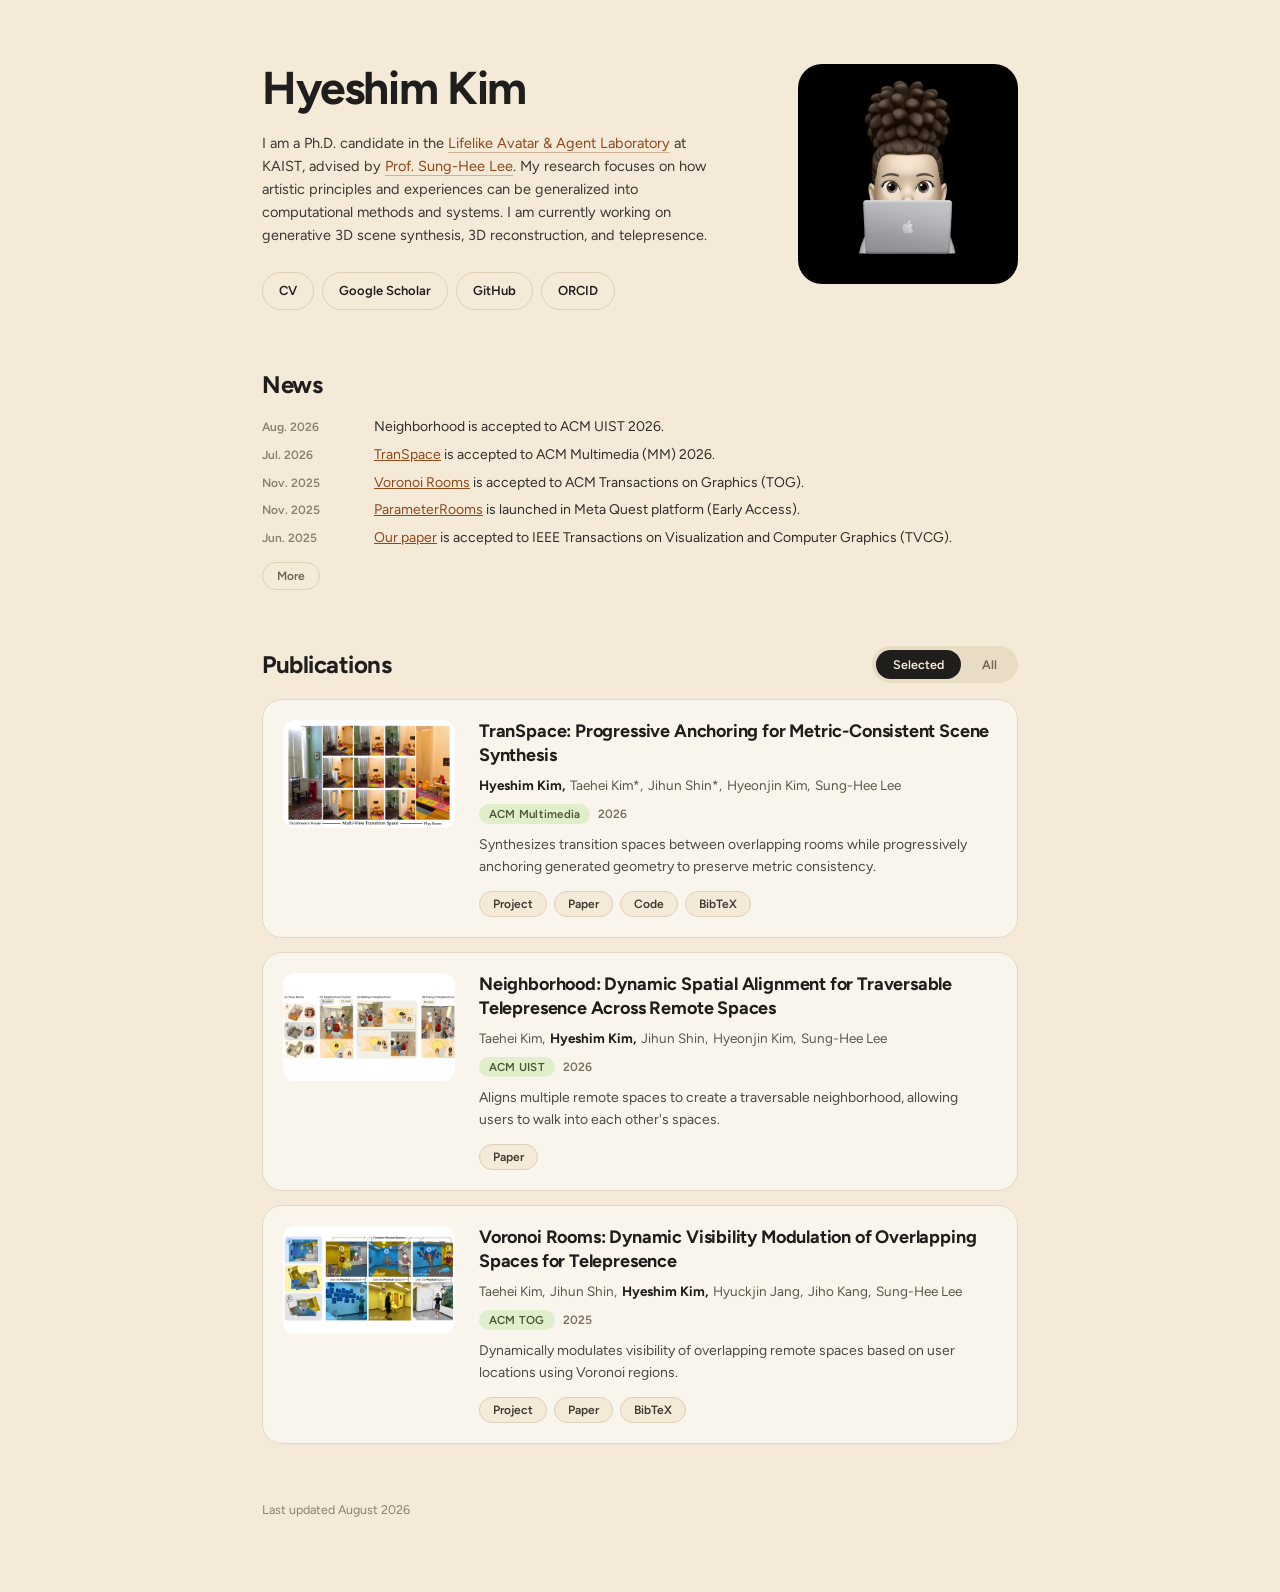
==== index.html @ 4bd416bc "Update website with new template, publications, and thumbnails" ====
<!DOCTYPE html>
<html lang="en">
<head>
<meta charset="utf-8">
<meta name="viewport" content="width=device-width, initial-scale=1">
<title>Hyeshim Kim</title>
<meta name="author" content="Hyeshim Kim">
<link rel="stylesheet" href="styles.css">
<link rel="icon" href="assets/favicon.ico">
</head>
<body>
<main class="page">

  <section class="intro">
    <div class="intro-text">
      <h1 class="name">Hyeshim Kim</h1>
      <p class="bio">
        I am a Ph.D. candidate in the <a href="https://lava.kaist.ac.kr/">Lifelike Avatar &amp; Agent Laboratory</a> at KAIST, advised by <a href="https://lava.kaist.ac.kr/?page_id=41">Prof. Sung-Hee Lee</a>.
        My research focuses on how artistic principles and experiences can be generalized into computational methods and systems.
        I am currently working on generative 3D scene synthesis, 3D reconstruction, and telepresence.</p>
      <nav class="links">
        <a class="link-pill" href="assets/cv.pdf">CV</a>
        <a class="link-pill" href="https://scholar.google.ch/citations?user=HIyLzOgAAAAJ&amp;hl=en">Google Scholar</a>
        <a class="link-pill" href="https://github.com/codeshim">GitHub</a>
        <a class="link-pill" href="https://orcid.org/0009-0003-0793-3794">ORCID</a>
      </nav>
    </div>
<img class="portrait" src="assets/portrait.png" alt="Hyeshim Kim">
  </section>

  <section class="section">
    <h2>News</h2>
    <div class="news" id="news"></div>
  </section>

  <section class="section">
    <div class="section-head">
      <h2>Publications</h2>
      <div class="toggle" role="tablist" aria-label="Publication view">
        <button type="button" role="tab" data-mode="selected" aria-selected="true">Selected</button>
        <button type="button" role="tab" data-mode="all" aria-selected="false">All</button>
      </div>
    </div>
    <div class="pubs" id="pubs"></div>
  </section>

  <p class="foot">Last updated August 2026</p>

</main>
<script src="data.js"></script>
<script src="app.js"></script>
</body>
</html>
---- styles.css ----
/* Hyeshim Kim — academic homepage. Organic design system tokens (cream + terracotta, muted). */
@import url('https://fonts.googleapis.com/css2?family=Figtree:wght@400;500;600;700&display=swap');

:root{
  --bg:#f5ead8; --card:#faf5ec; --card-border:#e4d8c1;
  --ink:#201e1d; --ink-2:#312e2a; --ink-3:#3c3833; --ink-4:#4e4841;
  --muted:#6d6455; --muted-2:#8a8073; --line:#ddd0b8;
  --accent:#c67139; --accent-ink:#8c491a;
  --sage-fill:#e1eecc; --sage-ink:#4b5738;
  --stripe:repeating-linear-gradient(135deg,#e3d6bd 0 8px,#ecdfc8 8px 16px);
  --mono:ui-monospace,SFMono-Regular,Menlo,monospace;
}

*,*::before,*::after{box-sizing:border-box}
html{-webkit-text-size-adjust:100%}
body{
  margin:0; background:var(--bg); color:var(--ink);
  font-family:Figtree,system-ui,sans-serif; font-size:15px; line-height:1.55;
}
img{display:block; max-width:100%}
a{color:var(--accent-ink)}
a:hover{color:#b2622d}
:focus{outline:none}
:focus-visible{outline:2px solid var(--accent); outline-offset:2px}
::selection{background:rgba(198,113,57,.3)}

.page{max-width:900px; margin:0 auto; padding:64px 72px 72px; display:flex; flex-direction:column; gap:56px}

/* ── intro ───────────────────────────────────────────── */
.intro{display:grid; grid-template-columns:1fr 220px; gap:44px; align-items:start}
.intro-text{display:flex; flex-direction:column; gap:18px}
.name{font-weight:700; font-size:46px; line-height:1.08; letter-spacing:-.03em; margin:0}
.bio{margin:0; font-size:14.5px; line-height:1.6; color:var(--ink-3); max-width:50ch; text-wrap:pretty}
.bio a{text-decoration:none; border-bottom:1px solid rgba(140,73,26,.35)}
.links{display:flex; flex-wrap:wrap; gap:8px; margin-top:6px}
.link-pill{
  display:inline-flex; align-items:center; padding:8px 16px; border-radius:999px;
  border:1px solid var(--line); color:var(--ink); font-size:13px; font-weight:600; text-decoration:none;
}
.link-pill:hover{background:rgba(32,30,29,.06); color:var(--ink)}
.link-pill.is-primary{background:var(--ink); border-color:var(--ink); color:var(--bg)}
.link-pill.is-primary:hover{background:#3c3833; color:var(--bg)}
.portrait{width:220px; height:220px; border-radius:24px; object-fit:cover; background-image:var(--stripe)}
.portrait--placeholder{display:flex; align-items:flex-end; padding:12px; font:11px var(--mono); color:#7a6f5d}

/* ── sections ────────────────────────────────────────── */
.section{display:flex; flex-direction:column; gap:16px}
.section h2{font-weight:700; font-size:24px; letter-spacing:-.02em; margin:0}
.section-head{display:flex; align-items:center; justify-content:space-between; gap:20px; flex-wrap:wrap}

/* ── news ────────────────────────────────────────────── */
.news{display:flex; flex-direction:column; gap:11px}
.news-item{display:flex; gap:16px; align-items:baseline; font-size:14px; line-height:1.2; color:var(--ink-2)}
.news-date{flex:none; width:96px; font-weight:600; font-size:12px; color:var(--muted-2)}
.news-toggle{
  align-self:flex-start; margin-top:4px; padding:6px 14px; border:1px solid var(--line);
  border-radius:999px; background:transparent; color:var(--muted); font:600 12px Figtree,sans-serif;
  cursor:pointer; transition: background 0.2s, color 0.2s;
}
.news-toggle:hover{background:rgba(32,30,29,.06); color:var(--ink)}

/* ── publications ────────────────────────────────────── */
.toggle{display:flex; gap:4px; padding:4px; background:#e9dcc4; border-radius:999px}
.toggle button{
  padding:7px 17px; border:0; border-radius:999px; cursor:pointer;
  background:transparent; color:var(--muted); font:600 12.5px Figtree,sans-serif;
}
.toggle button:hover{color:var(--ink)}
.toggle button[aria-selected="true"]{background:var(--ink); color:var(--bg)}

.pubs{display:flex; flex-direction:column; gap:14px}
.pub{
  display:grid; grid-template-columns:172px 1fr; gap:24px; padding:20px;
  background:var(--card); border:1px solid var(--card-border); border-radius:20px;
}
.pub-thumb{aspect-ratio:16/10; border-radius:12px; object-fit:cover; background-image:var(--stripe)}
.pub-thumb--placeholder{display:flex; align-items:flex-end; padding:8px; font:10px var(--mono); color:#7a6f5d}
.pub-body{display:flex; flex-direction:column; gap:8px}
.pub-title{font-weight:700; font-size:18px; line-height:1.3; letter-spacing:-.01em; margin:0}
.pub-authors{display:flex; flex-wrap:wrap; column-gap:5px; row-gap:2px; font-size:13.5px; color:#5d564b}
.pub-authors .me{font-weight:700; color:var(--ink)}
.pub-meta{display:flex; align-items:center; gap:8px; flex-wrap:wrap}
.venue{display:inline-flex; padding:3px 10px; border-radius:999px; background:var(--sage-fill); color:var(--sage-ink); font:600 11.5px Figtree,sans-serif; letter-spacing:.02em}
.year{font:600 12px Figtree,sans-serif; color:#7a6f5d}
.award{font:600 12px Figtree,sans-serif; color:var(--accent-ink)}
.pub-desc{margin:2px 0 0; font-size:14px; line-height:1.55; color:var(--ink-4); max-width:56ch; text-wrap:pretty}
.pub-links{display:flex; flex-wrap:wrap; gap:7px; margin-top:6px}
.pub-links a, .pub-links .bib-btn{
  display:inline-flex; align-items:center; padding:5px 13px; border-radius:999px;
  border:1px solid var(--line); background:var(--bg); color:var(--ink-3);
  font:600 12px Figtree,sans-serif; text-decoration:none; cursor:pointer;
}
.pub-links a:hover, .pub-links .bib-btn:hover{background:#efe4cf; color:var(--ink)}

.foot{margin:0; font-size:12.5px; color:var(--muted-2)}

/* ── fade-in animation ──────────────────────────────── */
@keyframes fadeIn {
  from { opacity: 0; transform: translateY(12px); }
  to { opacity: 1; transform: translateY(0); }
}
.pub, .news-item {
  animation: fadeIn 0.4s ease both;
}


/* ── responsive ──────────────────────────────────────── */
@media (max-width:760px){
  .page{padding:40px 24px 56px; gap:44px}
  .intro{grid-template-columns:1fr; gap:28px}
  .portrait{width:160px; height:160px}
  .name{font-size:38px}
  .pub{grid-template-columns:1fr; gap:16px}
  .pub-thumb{max-width:260px}
  .news-item{flex-direction:column; gap:2px}
  .news-date{width:auto}
}
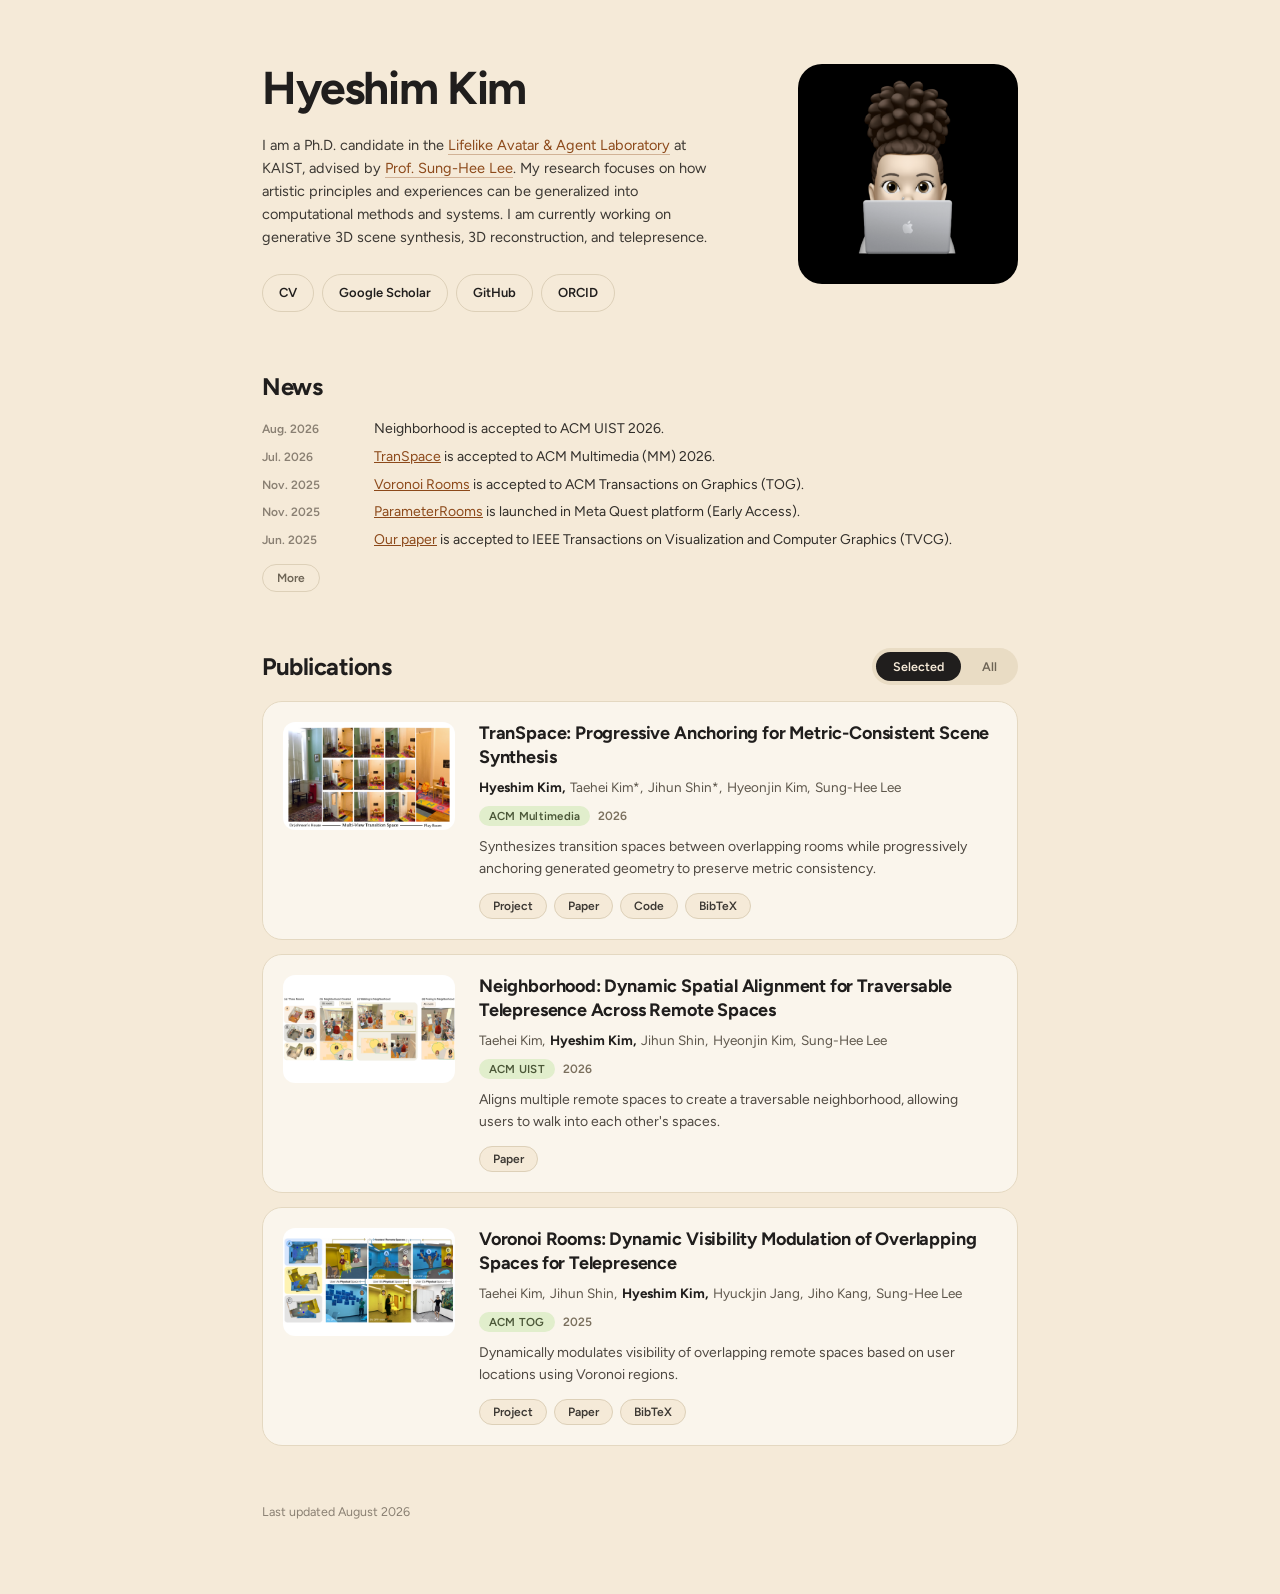
==== commit 06d3f950: "Modified layout on mobile" ====
--- a/index.html
+++ b/index.html
@@ -6,14 +6,16 @@
 <title>Hyeshim Kim</title>
 <meta name="author" content="Hyeshim Kim">
 <link rel="stylesheet" href="styles.css">
+<link rel="stylesheet" href="reviews.css">
 <link rel="icon" href="assets/favicon.ico">
 </head>
 <body>
 <main class="page">
 
   <section class="intro">
+    <h1 class="name">Hyeshim Kim</h1>
+    <img class="portrait" src="assets/portrait.png" alt="Hyeshim Kim">
     <div class="intro-text">
-      <h1 class="name">Hyeshim Kim</h1>
       <p class="bio">
         I am a Ph.D. candidate in the <a href="https://lava.kaist.ac.kr/">Lifelike Avatar &amp; Agent Laboratory</a> at KAIST, advised by <a href="https://lava.kaist.ac.kr/?page_id=41">Prof. Sung-Hee Lee</a>.
         My research focuses on how artistic principles and experiences can be generalized into computational methods and systems.
@@ -25,8 +27,9 @@
         <a class="link-pill" href="https://orcid.org/0009-0003-0793-3794">ORCID</a>
       </nav>
     </div>
-<img class="portrait" src="assets/portrait.png" alt="Hyeshim Kim">
   </section>
+
+        <!-- <a class="link-pill is-accent" href="reviews.html">Paper Reviews</a> -->
 
   <section class="section">
     <h2>News</h2>
--- a/styles.css
+++ b/styles.css
@@ -27,7 +27,10 @@
 .page{max-width:900px; margin:0 auto; padding:64px 72px 72px; display:flex; flex-direction:column; gap:56px}
 
 /* ── intro ───────────────────────────────────────────── */
-.intro{display:grid; grid-template-columns:1fr 220px; gap:44px; align-items:start}
+.intro{display:grid; grid-template-columns:1fr 220px; grid-template-rows:auto 1fr; gap:20px 44px; align-items:start}
+.intro .name{grid-column:1; grid-row:1}
+.intro .portrait{grid-column:2; grid-row:1 / 3}
+.intro .intro-text{grid-column:1; grid-row:2}
 .intro-text{display:flex; flex-direction:column; gap:18px}
 .name{font-weight:700; font-size:46px; line-height:1.08; letter-spacing:-.03em; margin:0}
 .bio{margin:0; font-size:14.5px; line-height:1.6; color:var(--ink-3); max-width:50ch; text-wrap:pretty}
@@ -107,11 +110,12 @@
 /* ── responsive ──────────────────────────────────────── */
 @media (max-width:760px){
   .page{padding:40px 24px 56px; gap:44px}
-  .intro{grid-template-columns:1fr; gap:28px}
-  .portrait{width:160px; height:160px}
+  .intro{grid-template-columns:1fr; grid-template-rows:auto auto auto; gap:20px}
+  .intro .name{grid-column:1; grid-row:1}
+  .intro .portrait{grid-column:1; grid-row:2; width:100%; height:auto; aspect-ratio:1/1}
+  .intro .intro-text{grid-column:1; grid-row:3}
   .name{font-size:38px}
   .pub{grid-template-columns:1fr; gap:16px}
-  .pub-thumb{max-width:260px}
-  .news-item{flex-direction:column; gap:2px}
-  .news-date{width:auto}
+  .pub-thumb{width:100%; max-width:100%}
+  .news-date{width:72px}
 }
--- a/reviews.css
+++ b/reviews.css
@@ -0,0 +1,59 @@
+/* Paper Reviews — page-specific styles.
+   Link AFTER your styles.css:  <link rel="stylesheet" href="reviews.css">
+   Inherits from styles.css: .page .section .section-head .bio .foot .toggle
+                             .pub-meta .venue .year .award .pub-title .pub-authors .pub-links
+   Variables used (defined in your styles.css :root) with fallbacks, so this file works even
+   if a token is named differently on your side. */
+
+.link-pill.is-accent{
+  border-color:rgba(140,73,26,.4);
+  background:rgba(198,113,57,.1);
+  color:var(--accent-ink,#8c491a);
+}
+.link-pill.is-accent:hover{background:rgba(198,113,57,.18); color:var(--accent-ink,#8c491a)}
+
+.back{align-self:flex-start; display:inline-flex; align-items:center; gap:7px; font-weight:600; font-size:13px; text-decoration:none}
+.page-head{display:flex; flex-direction:column; gap:20px}
+.page-title{font-weight:700; font-size:38px; line-height:1.1; letter-spacing:-.03em; margin:0}
+.count{font:600 13px Figtree,sans-serif; color:#7a6f5d}
+
+.reviews{display:flex; flex-direction:column; gap:18px}
+.review{
+  display:flex; flex-direction:column; gap:16px; padding:22px;
+  background:var(--card,#faf5ec);
+  border:1px solid var(--card-border,#e4d8c1);
+  border-radius:20px;
+  animation: fadeIn 0.4s ease both;
+}
+@keyframes fadeIn {
+  from { opacity: 0; transform: translateY(12px); }
+  to { opacity: 1; transform: translateY(0); }
+}
+.review-head{display:flex; flex-direction:column; gap:8px}
+.spacer{flex:1}
+.length{font:600 12px Figtree,sans-serif; color:#a3987f}
+
+/* click-to-load YouTube facade — no iframe until the user presses play */
+.video{
+  position:relative; aspect-ratio:16/9; width:100%; border:0; padding:0; margin:0;
+  border-radius:14px; overflow:hidden; cursor:pointer; display:block;
+  background:#e3d6bd center/cover no-repeat;
+  background-image:var(--stripe,repeating-linear-gradient(135deg,#e3d6bd 0 8px,#ecdfc8 8px 16px));
+}
+.video iframe{position:absolute; inset:0; width:100%; height:100%; border:0}
+.video-play{position:absolute; inset:0; display:flex; align-items:center; justify-content:center; background:rgba(32,30,29,.06)}
+.video-play span{
+  width:62px; height:62px; border-radius:999px; background:rgba(32,30,29,.82);
+  color:var(--bg,#f5ead8); display:flex; align-items:center; justify-content:center;
+  font-size:20px; padding-left:4px; transition:background .15s ease, transform .15s ease;
+}
+.video:hover .video-play span{background:var(--accent-ink,#8c491a); transform:scale(1.06)}
+
+.review-foot{display:flex; align-items:center; gap:10px; flex-wrap:wrap; padding-top:14px; border-top:1px solid #ece0ca}
+.review-date{font:600 12px Figtree,sans-serif; color:var(--muted-2,#8a8073)}
+
+@media (max-width:760px){
+  .page-title{font-size:30px}
+  .review-foot{flex-direction:column; align-items:flex-start}
+  .review-foot .spacer{display:none}
+}
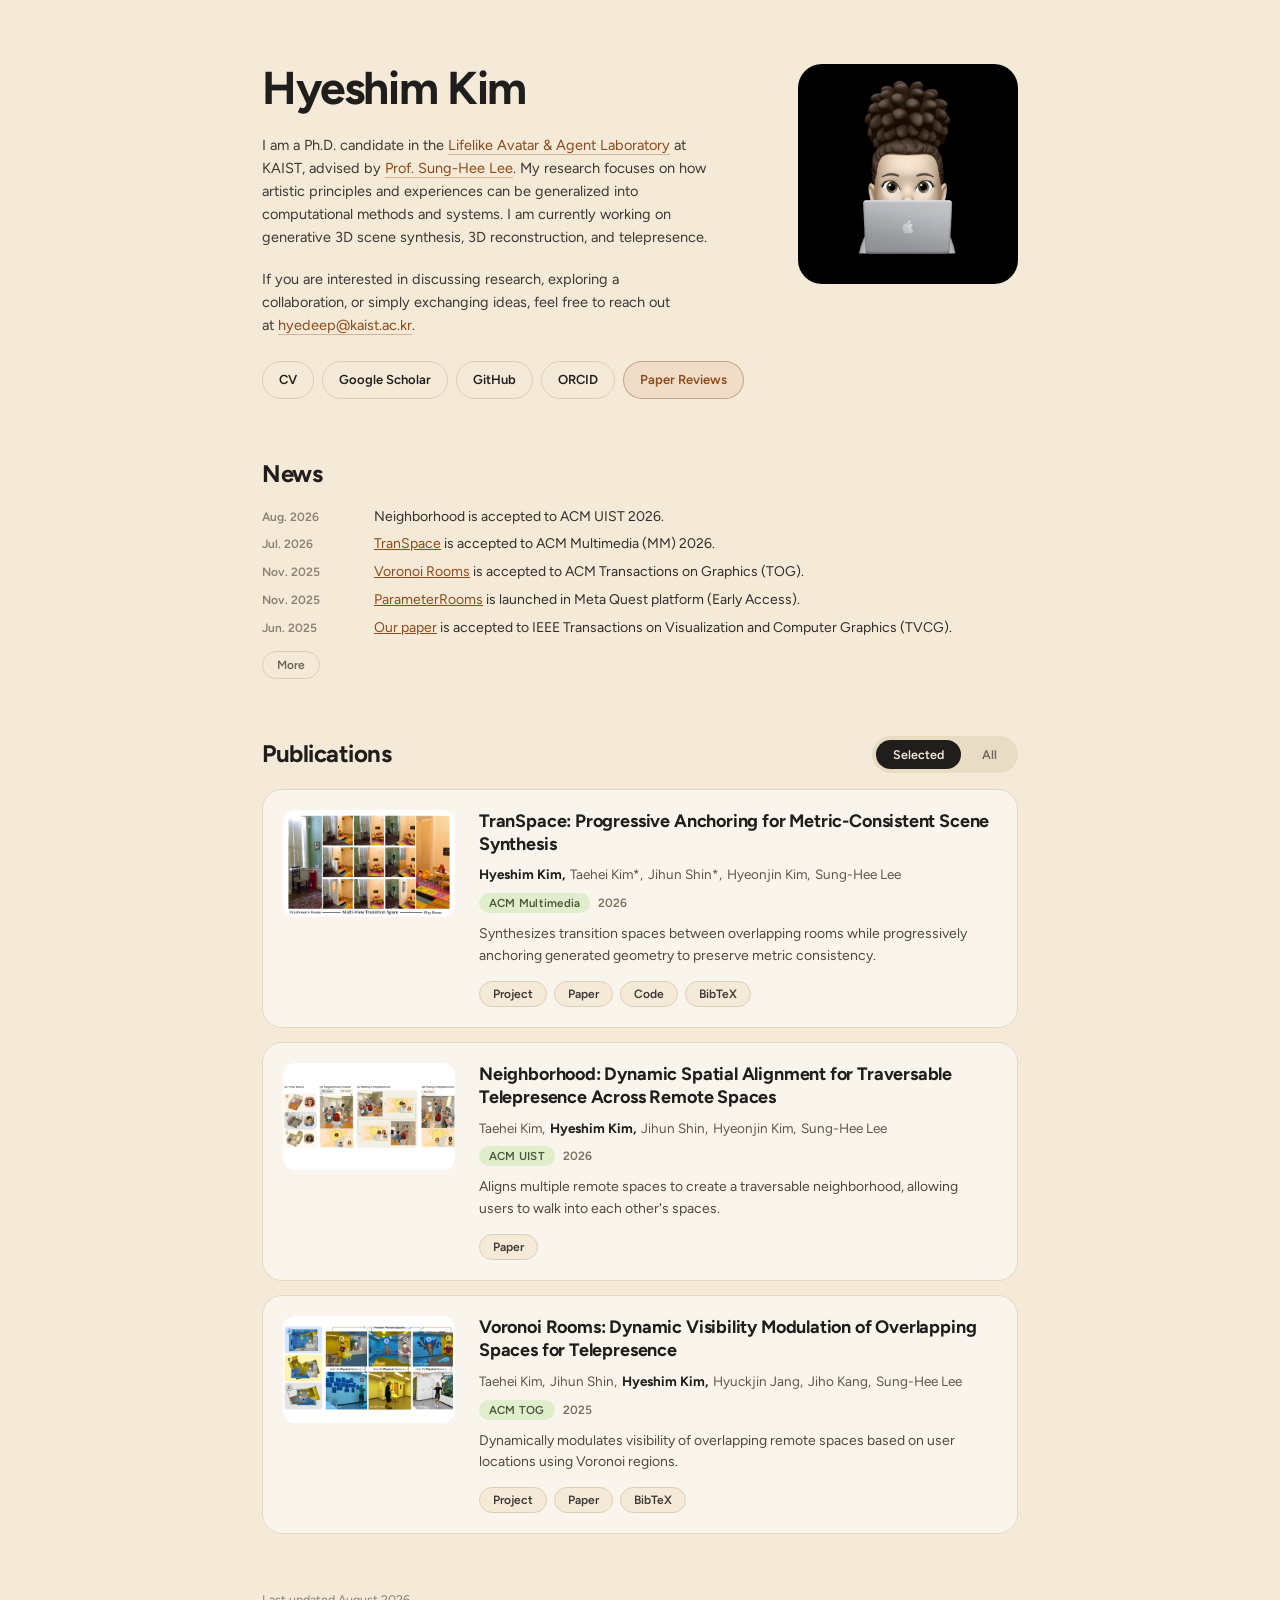
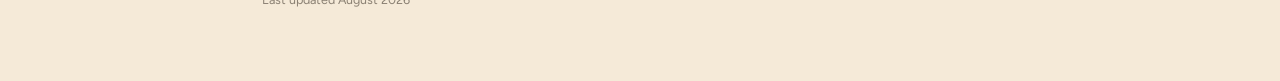
==== commit 2ef2a0fa: "Adding reviews page with PDF viewer on reviews page" ====
--- a/index.html
+++ b/index.html
@@ -20,20 +20,31 @@
         I am a Ph.D. candidate in the <a href="https://lava.kaist.ac.kr/">Lifelike Avatar &amp; Agent Laboratory</a> at KAIST, advised by <a href="https://lava.kaist.ac.kr/?page_id=41">Prof. Sung-Hee Lee</a>.
         My research focuses on how artistic principles and experiences can be generalized into computational methods and systems.
         I am currently working on generative 3D scene synthesis, 3D reconstruction, and telepresence.</p>
+      <p class="bio">
+        If you are interested in discussing research, exploring a collaboration, or simply exchanging ideas, feel free to reach out at <a href="mailto:hyedeep@kaist.ac.kr">hyedeep@kaist.ac.kr</a>.</p>
       <nav class="links">
         <a class="link-pill" href="assets/cv.pdf">CV</a>
         <a class="link-pill" href="https://scholar.google.ch/citations?user=HIyLzOgAAAAJ&amp;hl=en">Google Scholar</a>
         <a class="link-pill" href="https://github.com/codeshim">GitHub</a>
         <a class="link-pill" href="https://orcid.org/0009-0003-0793-3794">ORCID</a>
+        <a class="link-pill is-accent" href="reviews.html">Paper Reviews</a>
       </nav>
     </div>
   </section>
 
-        <!-- <a class="link-pill is-accent" href="reviews.html">Paper Reviews</a> -->
+        
 
   <section class="section">
     <h2>News</h2>
-    <div class="news" id="news"></div>
+    <div class="news" id="news">
+      <!-- Static fallback for crawlers - JavaScript replaces this -->
+      <div class="news-item"><span class="news-date">Aug. 2026</span><span>Neighborhood is accepted to ACM UIST 2026.</span></div>
+      <div class="news-item"><span class="news-date">Jul. 2026</span><span><a href="https://codeshim.github.io/transpace/">TranSpace</a> is accepted to ACM Multimedia (MM) 2026.</span></div>
+      <div class="news-item"><span class="news-date">Nov. 2025</span><span><a href="https://hayleymol.github.io/VoronoiRooms_TOG/">Voronoi Rooms</a> is accepted to ACM Transactions on Graphics (TOG).</span></div>
+      <div class="news-item"><span class="news-date">Nov. 2025</span><span><a href="https://www.meta.com/ko-kr/experiences/parameterroom/24417022141334169/#description">ParameterRooms</a> is launched in Meta Quest platform (Early Access).</span></div>
+      <div class="news-item"><span class="news-date">Jun. 2025</span><span><a href="https://jhkang0408.github.io/RTUGVADTE/">Our paper</a> is accepted to IEEE Transactions on Visualization and Computer Graphics (TVCG).</span></div>
+      <div class="news-item"><span class="news-date">Oct. 2024</span><span>Our ISMAR demo received the Best Demo Honorable Mention Award.</span></div>
+    </div>
   </section>
 
   <section class="section">
@@ -44,7 +55,69 @@
         <button type="button" role="tab" data-mode="all" aria-selected="false">All</button>
       </div>
     </div>
-    <div class="pubs" id="pubs"></div>
+    <div class="pubs" id="pubs">
+      <!-- Static fallback for crawlers - JavaScript replaces this -->
+      <article class="pub">
+        <img class="pub-thumb" src="assets/thumb/mm_2026_thumb.png" alt="TranSpace thumbnail">
+        <div class="pub-body">
+          <h3 class="pub-title">TranSpace: Progressive Anchoring for Metric-Consistent Scene Synthesis</h3>
+          <p class="pub-authors"><span class="me">Hyeshim Kim</span>, Taehei Kim*, Jihun Shin*, Hyeonjin Kim, Sung-Hee Lee</p>
+          <div class="pub-meta"><span class="venue">ACM Multimedia</span><span class="year">2026</span></div>
+          <p class="pub-desc">Synthesizes transition spaces between overlapping rooms while progressively anchoring generated geometry to preserve metric consistency.</p>
+          <nav class="pub-links"><a href="https://codeshim.github.io/transpace/">Project</a><a href="assets/transpace_MM_2026.pdf">Paper</a><a href="https://github.com/codeshim/transpace">Code</a></nav>
+        </div>
+      </article>
+      <article class="pub">
+        <img class="pub-thumb" src="assets/thumb/uist_2026_thumb.png" alt="Neighborhood thumbnail">
+        <div class="pub-body">
+          <h3 class="pub-title">Neighborhood: Dynamic Spatial Alignment for Traversable Telepresence Across Remote Spaces</h3>
+          <p class="pub-authors">Taehei Kim, <span class="me">Hyeshim Kim</span>, Jihun Shin, Hyeonjin Kim, Sung-Hee Lee</p>
+          <div class="pub-meta"><span class="venue">ACM UIST</span><span class="year">2026</span></div>
+          <p class="pub-desc">Aligns multiple remote spaces to create a traversable neighborhood, allowing users to walk into each other's spaces.</p>
+          <nav class="pub-links"><a href="assets/neighborhood_uist_2026.pdf">Paper</a></nav>
+        </div>
+      </article>
+      <article class="pub">
+        <img class="pub-thumb" src="assets/thumb/tog_2025_thumb.png" alt="Voronoi Rooms thumbnail">
+        <div class="pub-body">
+          <h3 class="pub-title">Voronoi Rooms: Dynamic Visibility Modulation of Overlapping Spaces for Telepresence</h3>
+          <p class="pub-authors">Taehei Kim, Jihun Shin, <span class="me">Hyeshim Kim</span>, Hyuckjin Jang, Jiho Kang, Sung-Hee Lee</p>
+          <div class="pub-meta"><span class="venue">ACM TOG</span><span class="year">2025</span></div>
+          <p class="pub-desc">Dynamically modulates visibility of overlapping remote spaces based on user locations using Voronoi regions.</p>
+          <nav class="pub-links"><a href="https://hayleymol.github.io/VoronoiRooms_TOG/">Project</a><a href="assets/voronoirooms_TOG_2026.pdf">Paper</a></nav>
+        </div>
+      </article>
+      <article class="pub">
+        <img class="pub-thumb" src="assets/thumb/tvcg_2025_thumb.png" alt="TVCG gestures thumbnail">
+        <div class="pub-body">
+          <h3 class="pub-title">Real-Time Translation of Upper-Body Gestures to Virtual Avatars in Dissimilar Telepresence Environments</h3>
+          <p class="pub-authors">Jiho Kang, Taehei Kim, <span class="me">Hyeshim Kim</span>, Sung-Hee Lee</p>
+          <div class="pub-meta"><span class="venue">IEEE TVCG</span><span class="year">2025</span></div>
+          <p class="pub-desc">Translates upper-body gestures in real time so avatars convey users' intended movements across dissimilar remote spaces.</p>
+          <nav class="pub-links"><a href="https://jhkang0408.github.io/RTUGVADTE/">Project</a></nav>
+        </div>
+      </article>
+      <article class="pub">
+        <img class="pub-thumb" src="assets/thumb/c&g_2025_thumb.png" alt="Computers & Graphics thumbnail">
+        <div class="pub-body">
+          <h3 class="pub-title">Evaluating User Perception Toward Physics-Adapted Avatars in Remote Heterogeneous Spaces</h3>
+          <p class="pub-authors">Taehei Kim, <span class="me">Hyeshim Kim</span>, Jeongmi Lee, Sung-Hee Lee</p>
+          <div class="pub-meta"><span class="venue">Computers & Graphics</span><span class="year">2025</span></div>
+          <p class="pub-desc">Studies how users perceive and prefer physics-adapted avatars when remote spaces do not match.</p>
+          <nav class="pub-links"><a href="https://www.sciencedirect.com/science/article/pii/S009784932500024X">Paper</a></nav>
+        </div>
+      </article>
+      <article class="pub">
+        <img class="pub-thumb" src="assets/thumb/ismar_2024_thumb.png" alt="ISMAR demo thumbnail">
+        <div class="pub-body">
+          <h3 class="pub-title">Visibility Modulation of Aligned Spaces for Multi-User Telepresence</h3>
+          <p class="pub-authors">Taehei Kim, Jihun Shin, <span class="me">Hyeshim Kim</span>, Hyuckjin Jang, Jiho Kang, Sung-Hee Lee</p>
+          <div class="pub-meta"><span class="venue">IEEE ISMAR (Demo)</span><span class="year">2024</span><span class="award">Best Demo Honorable Mention</span></div>
+          <p class="pub-desc">Demonstrates dynamic visibility modulation of aligned spaces for multi-user MR telepresence.</p>
+          <nav class="pub-links"><a href="https://lava.kaist.ac.kr/?p=7465">News</a></nav>
+        </div>
+      </article>
+    </div>
   </section>
 
   <p class="foot">Last updated August 2026</p>
--- a/reviews.css
+++ b/reviews.css
@@ -31,29 +31,53 @@
 }
 .review-head{display:flex; flex-direction:column; gap:8px}
 .spacer{flex:1}
-.length{font:600 12px Figtree,sans-serif; color:#a3987f}
+.pages{font:600 12px Figtree,sans-serif; color:#a3987f}
 
-/* click-to-load YouTube facade — no iframe until the user presses play */
-.video{
-  position:relative; aspect-ratio:16/9; width:100%; border:0; padding:0; margin:0;
-  border-radius:14px; overflow:hidden; cursor:pointer; display:block;
-  background:#e3d6bd center/cover no-repeat;
-  background-image:var(--stripe,repeating-linear-gradient(135deg,#e3d6bd 0 8px,#ecdfc8 8px 16px));
+.keywords{display:flex; flex-wrap:wrap; gap:6px; margin-top:4px}
+.keyword{
+  display:inline-flex; padding:4px 10px; border-radius:999px;
+  background:rgba(198,113,57,.12); color:var(--accent-ink,#8c491a);
+  font:500 11.5px Figtree,sans-serif;
 }
-.video iframe{position:absolute; inset:0; width:100%; height:100%; border:0}
-.video-play{position:absolute; inset:0; display:flex; align-items:center; justify-content:center; background:rgba(32,30,29,.06)}
-.video-play span{
-  width:62px; height:62px; border-radius:999px; background:rgba(32,30,29,.82);
-  color:var(--bg,#f5ead8); display:flex; align-items:center; justify-content:center;
-  font-size:20px; padding-left:4px; transition:background .15s ease, transform .15s ease;
+
+/* click-to-load PDF viewer — compact button first, expands on click */
+.slides-wrap{display:flex; flex-direction:column; gap:10px}
+
+/* Compact button before click */
+.slides-cover{
+  display:flex; align-items:center; justify-content:center; gap:10px; width:100%; padding:12px 20px;
+  border:1px solid var(--line,#ddd0b8); border-radius:14px; cursor:pointer;
+  background:var(--bg,#f5ead8); font:inherit; color:var(--ink,#201e1d);
+  transition:background .15s ease, border-color .15s ease;
 }
-.video:hover .video-play span{background:var(--accent-ink,#8c491a); transform:scale(1.06)}
+.slides-cover:hover{background:#efe4cf; border-color:rgba(140,73,26,.4)}
+.slides-cover span{font:600 13px Figtree,sans-serif}
+.slides-cover small{font:600 11.5px Figtree,sans-serif; color:var(--muted-2,#8a8073)}
+
+/* Expanded viewer after click */
+.slides{
+  position:relative; aspect-ratio:4/3; width:100%; border-radius:14px; overflow:hidden;
+  border:1px solid var(--card-border,#e4d8c1); background:#efe4cf;
+}
+.slides iframe{position:absolute; inset:0; width:100%; height:100%; border:0; background:#efe4cf}
+
+.slides-bar{
+  display:flex; align-items:center; gap:10px; flex-wrap:wrap;
+  margin-top:-6px; font:600 12px Figtree,sans-serif; color:var(--muted-2,#8a8073);
+}
+.slides-bar a, .slides-bar .slides-hide{
+  color:var(--ink-3,#3c3833); text-decoration:none; border-bottom:1px solid var(--line,#ddd0b8);
+  background:none; border-top:0; border-left:0; border-right:0; padding:0; cursor:pointer;
+  font:600 12px Figtree,sans-serif;
+}
+.slides-bar a:hover, .slides-bar .slides-hide:hover{color:var(--accent-ink,#8c491a); border-bottom-color:rgba(140,73,26,.4)}
 
 .review-foot{display:flex; align-items:center; gap:10px; flex-wrap:wrap; padding-top:14px; border-top:1px solid #ece0ca}
 .review-date{font:600 12px Figtree,sans-serif; color:var(--muted-2,#8a8073)}
 
 @media (max-width:760px){
   .page-title{font-size:30px}
+  .slides{aspect-ratio:3/4}
   .review-foot{flex-direction:column; align-items:flex-start}
   .review-foot .spacer{display:none}
 }
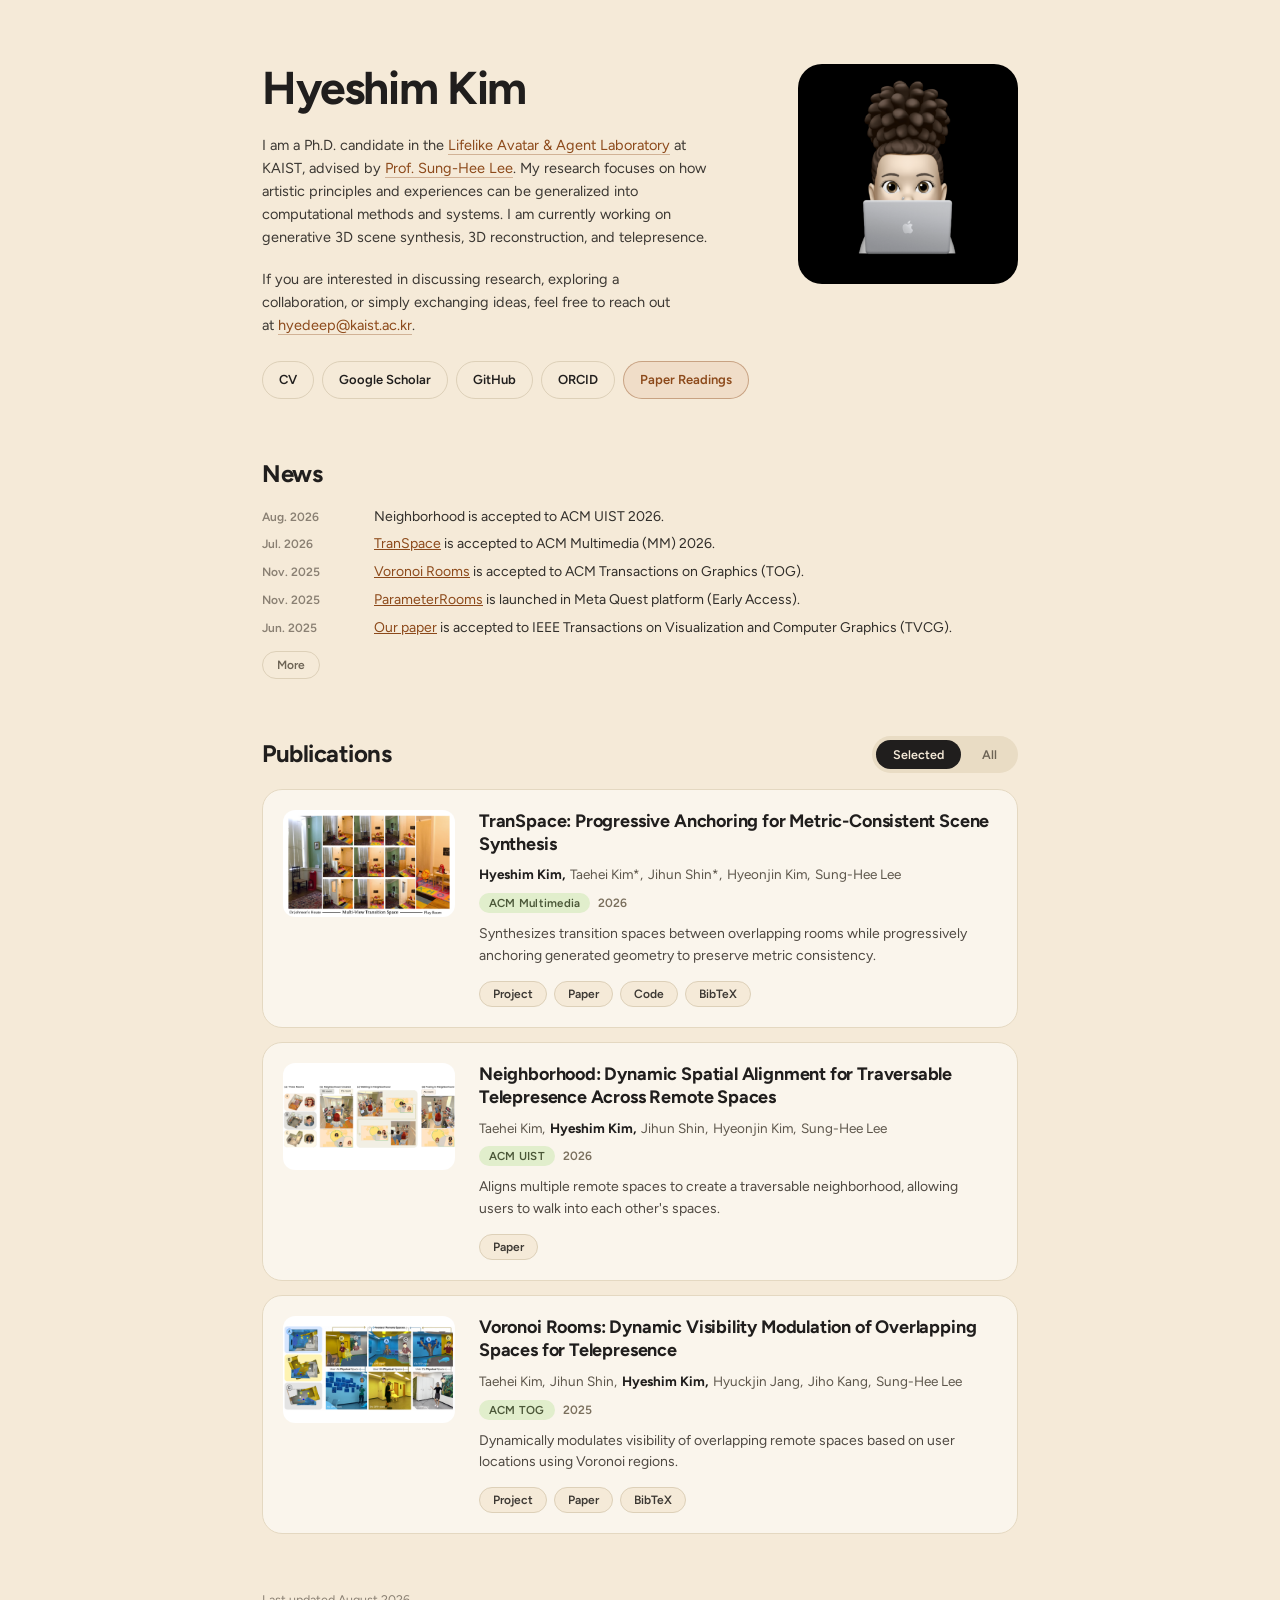
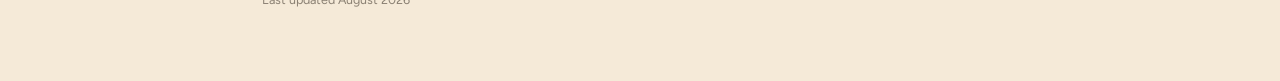
==== commit f4bae171: "Add PDF viewer for paper readings page" ====
--- a/index.html
+++ b/index.html
@@ -27,7 +27,7 @@
         <a class="link-pill" href="https://scholar.google.ch/citations?user=HIyLzOgAAAAJ&amp;hl=en">Google Scholar</a>
         <a class="link-pill" href="https://github.com/codeshim">GitHub</a>
         <a class="link-pill" href="https://orcid.org/0009-0003-0793-3794">ORCID</a>
-        <a class="link-pill is-accent" href="reviews.html">Paper Reviews</a>
+        <a class="link-pill is-accent" href="reviews.html">Paper Readings</a>
       </nav>
     </div>
   </section>
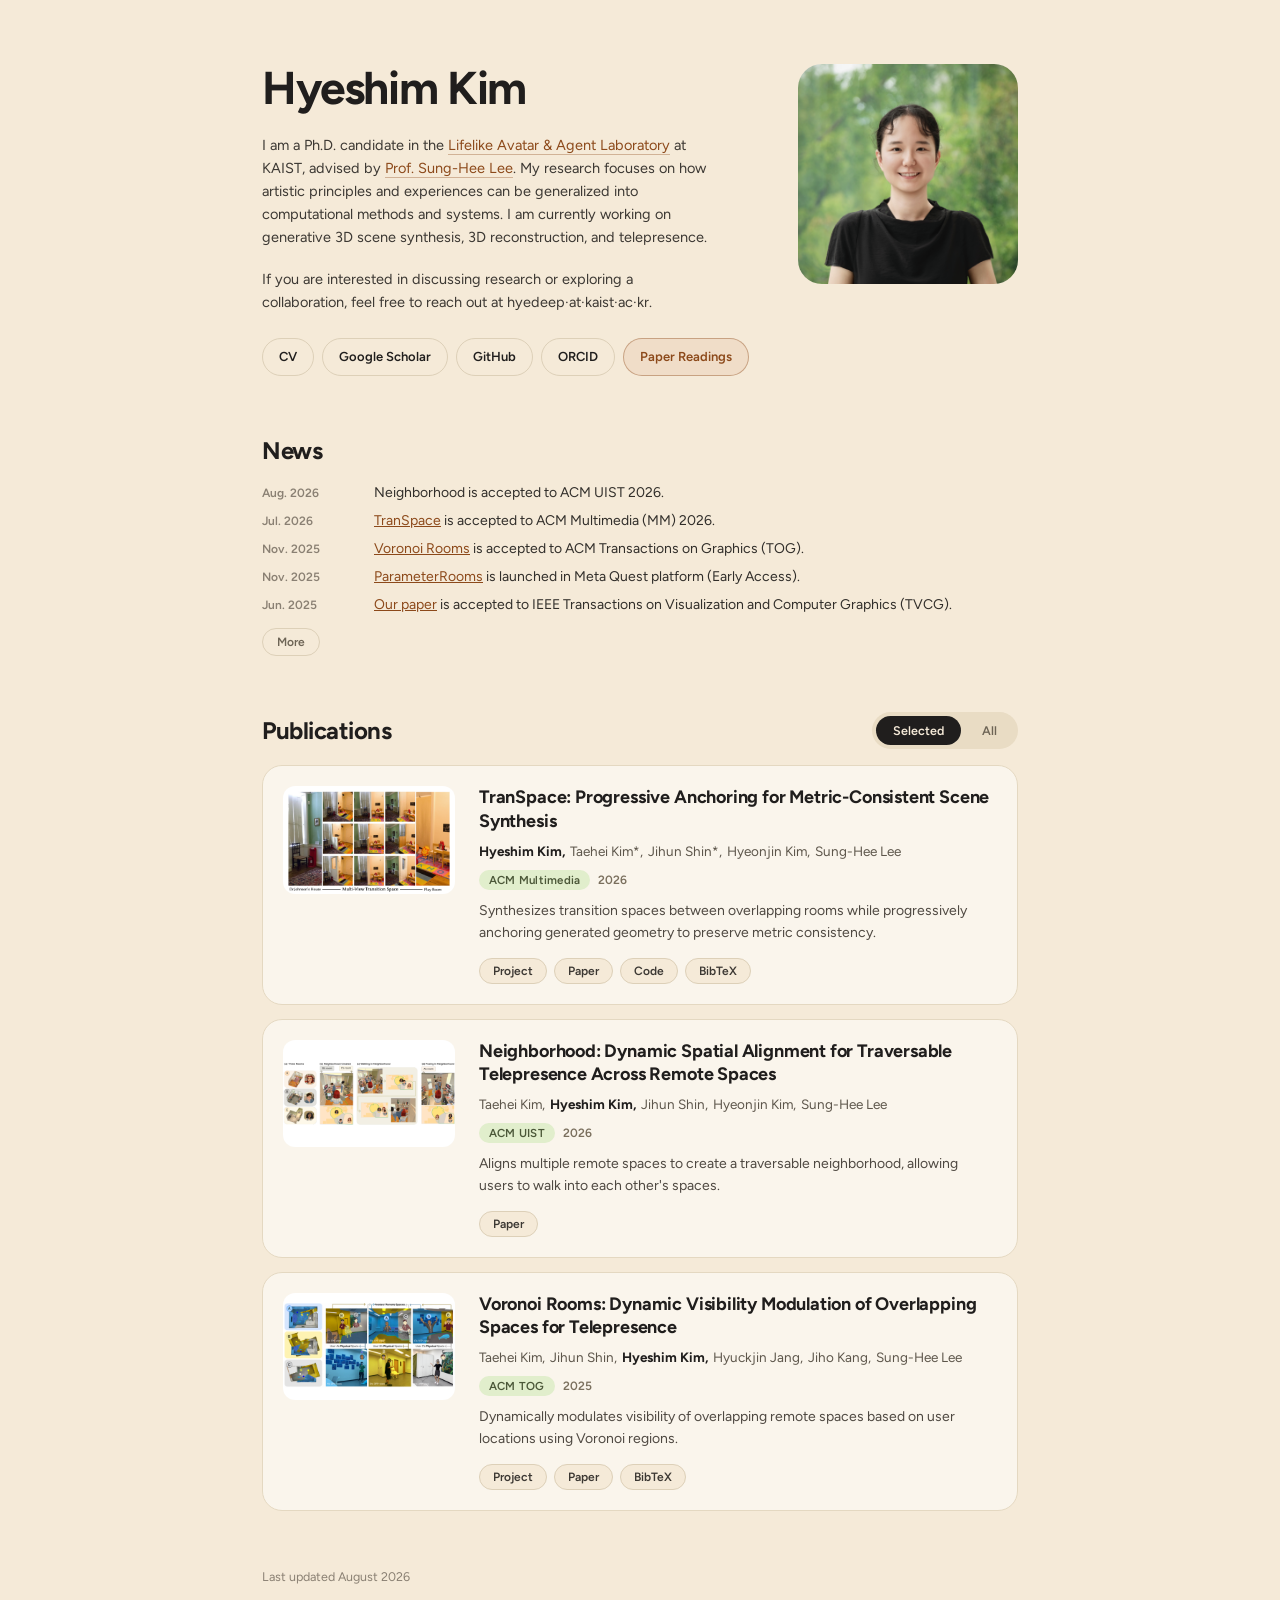
==== commit b3740951: "Revised intro" ====
--- a/index.html
+++ b/index.html
@@ -21,7 +21,7 @@
         My research focuses on how artistic principles and experiences can be generalized into computational methods and systems.
         I am currently working on generative 3D scene synthesis, 3D reconstruction, and telepresence.</p>
       <p class="bio">
-        If you are interested in discussing research, exploring a collaboration, or simply exchanging ideas, feel free to reach out at <a href="mailto:hyedeep@kaist.ac.kr">hyedeep@kaist.ac.kr</a>.</p>
+        If you are interested in discussing research or exploring a collaboration, feel free to reach out at <span class="email">hyedeep·at·kaist·ac·kr</span>.</p>
       <nav class="links">
         <a class="link-pill" href="assets/cv.pdf">CV</a>
         <a class="link-pill" href="https://scholar.google.ch/citations?user=HIyLzOgAAAAJ&amp;hl=en">Google Scholar</a>
--- a/reviews.css
+++ b/reviews.css
@@ -77,6 +77,7 @@
 
 @media (max-width:760px){
   .page-title{font-size:30px}
+  .page-head + .section .section-head{flex-direction:column-reverse; align-items:center}
   .slides{aspect-ratio:3/4}
   .review-foot{flex-direction:column; align-items:flex-start}
   .review-foot .spacer{display:none}
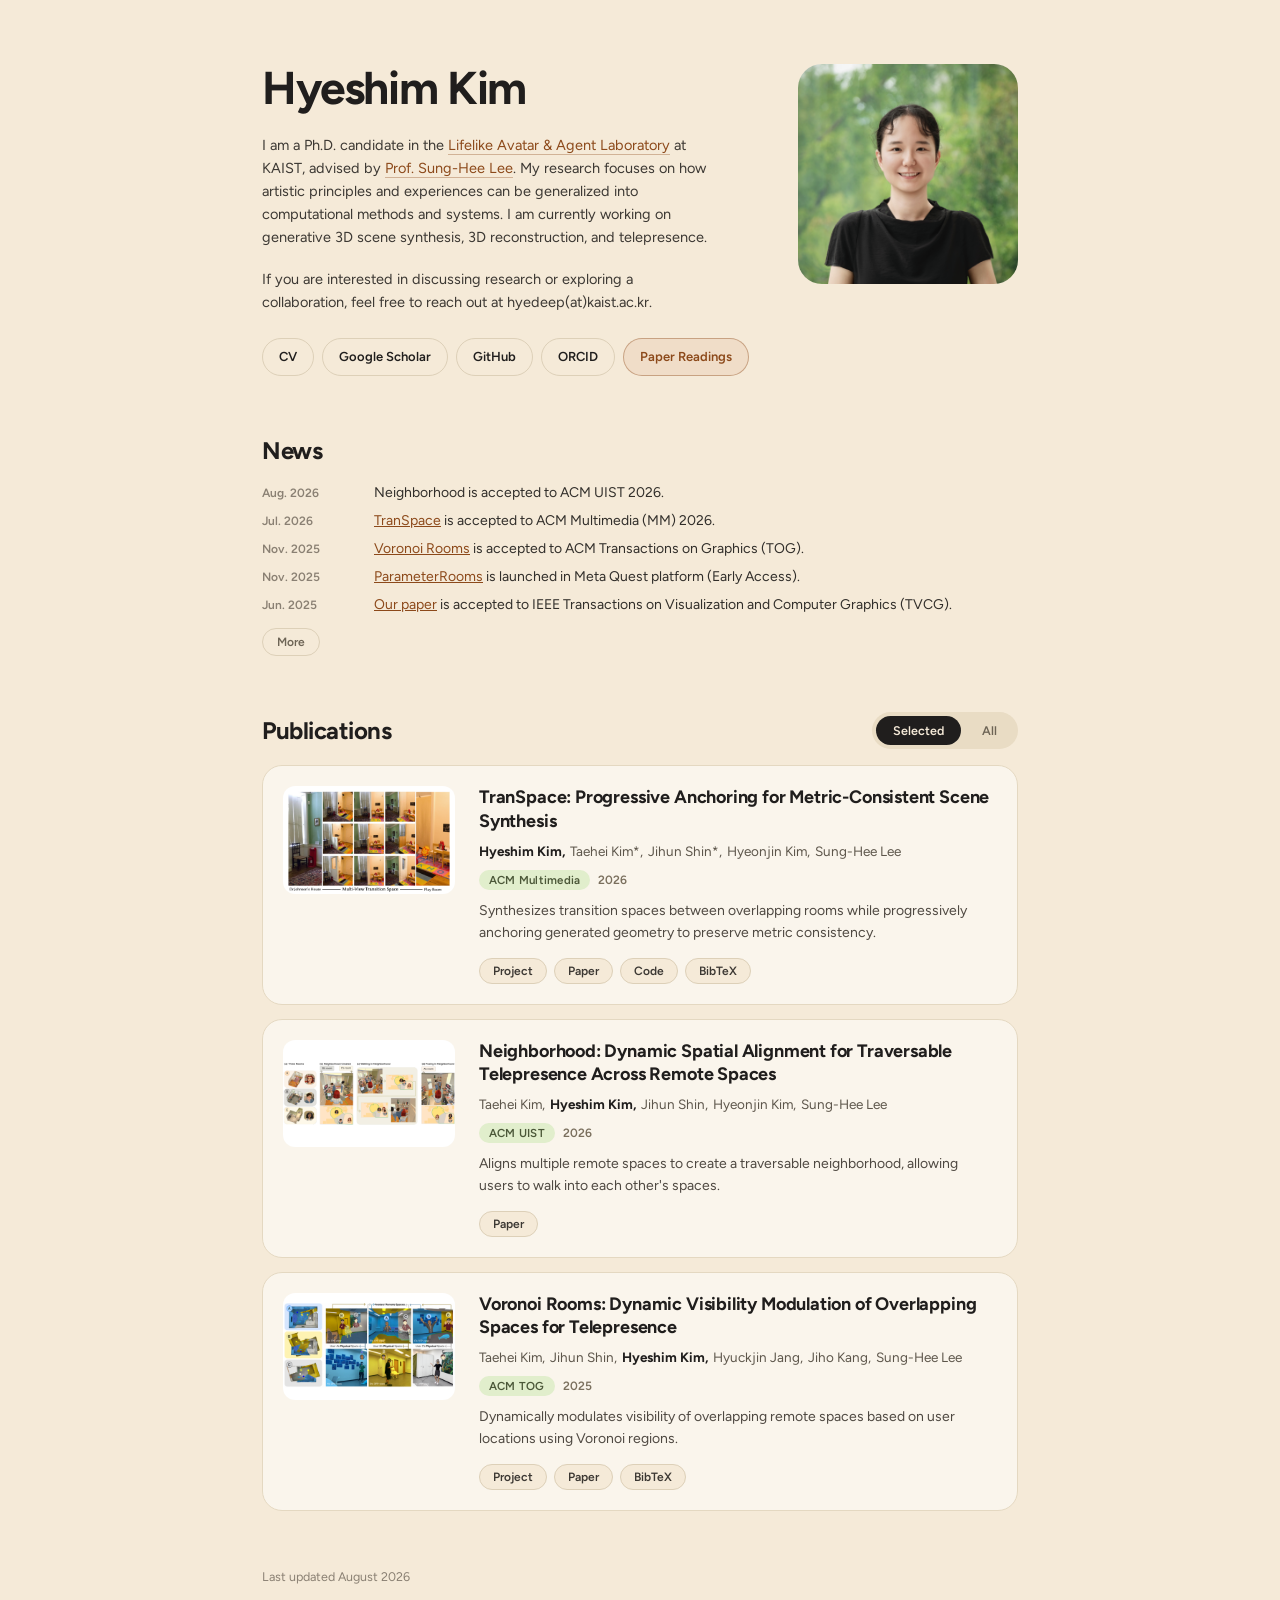
==== commit 77b8267d: "Revised intro" ====
--- a/index.html
+++ b/index.html
@@ -21,7 +21,7 @@
         My research focuses on how artistic principles and experiences can be generalized into computational methods and systems.
         I am currently working on generative 3D scene synthesis, 3D reconstruction, and telepresence.</p>
       <p class="bio">
-        If you are interested in discussing research or exploring a collaboration, feel free to reach out at <span class="email">hyedeep·at·kaist·ac·kr</span>.</p>
+        If you are interested in discussing research or exploring a collaboration, feel free to reach out at <span class="email">hyedeep(at)kaist.ac.kr</span>.</p>
       <nav class="links">
         <a class="link-pill" href="assets/cv.pdf">CV</a>
         <a class="link-pill" href="https://scholar.google.ch/citations?user=HIyLzOgAAAAJ&amp;hl=en">Google Scholar</a>
@@ -125,5 +125,7 @@
 </main>
 <script src="data.js"></script>
 <script src="app.js"></script>
+<script data-goatcounter="https://codeshim.goatcounter.com/count"
+        async src="//gc.zgo.at/count.js"></script>
 </body>
 </html>
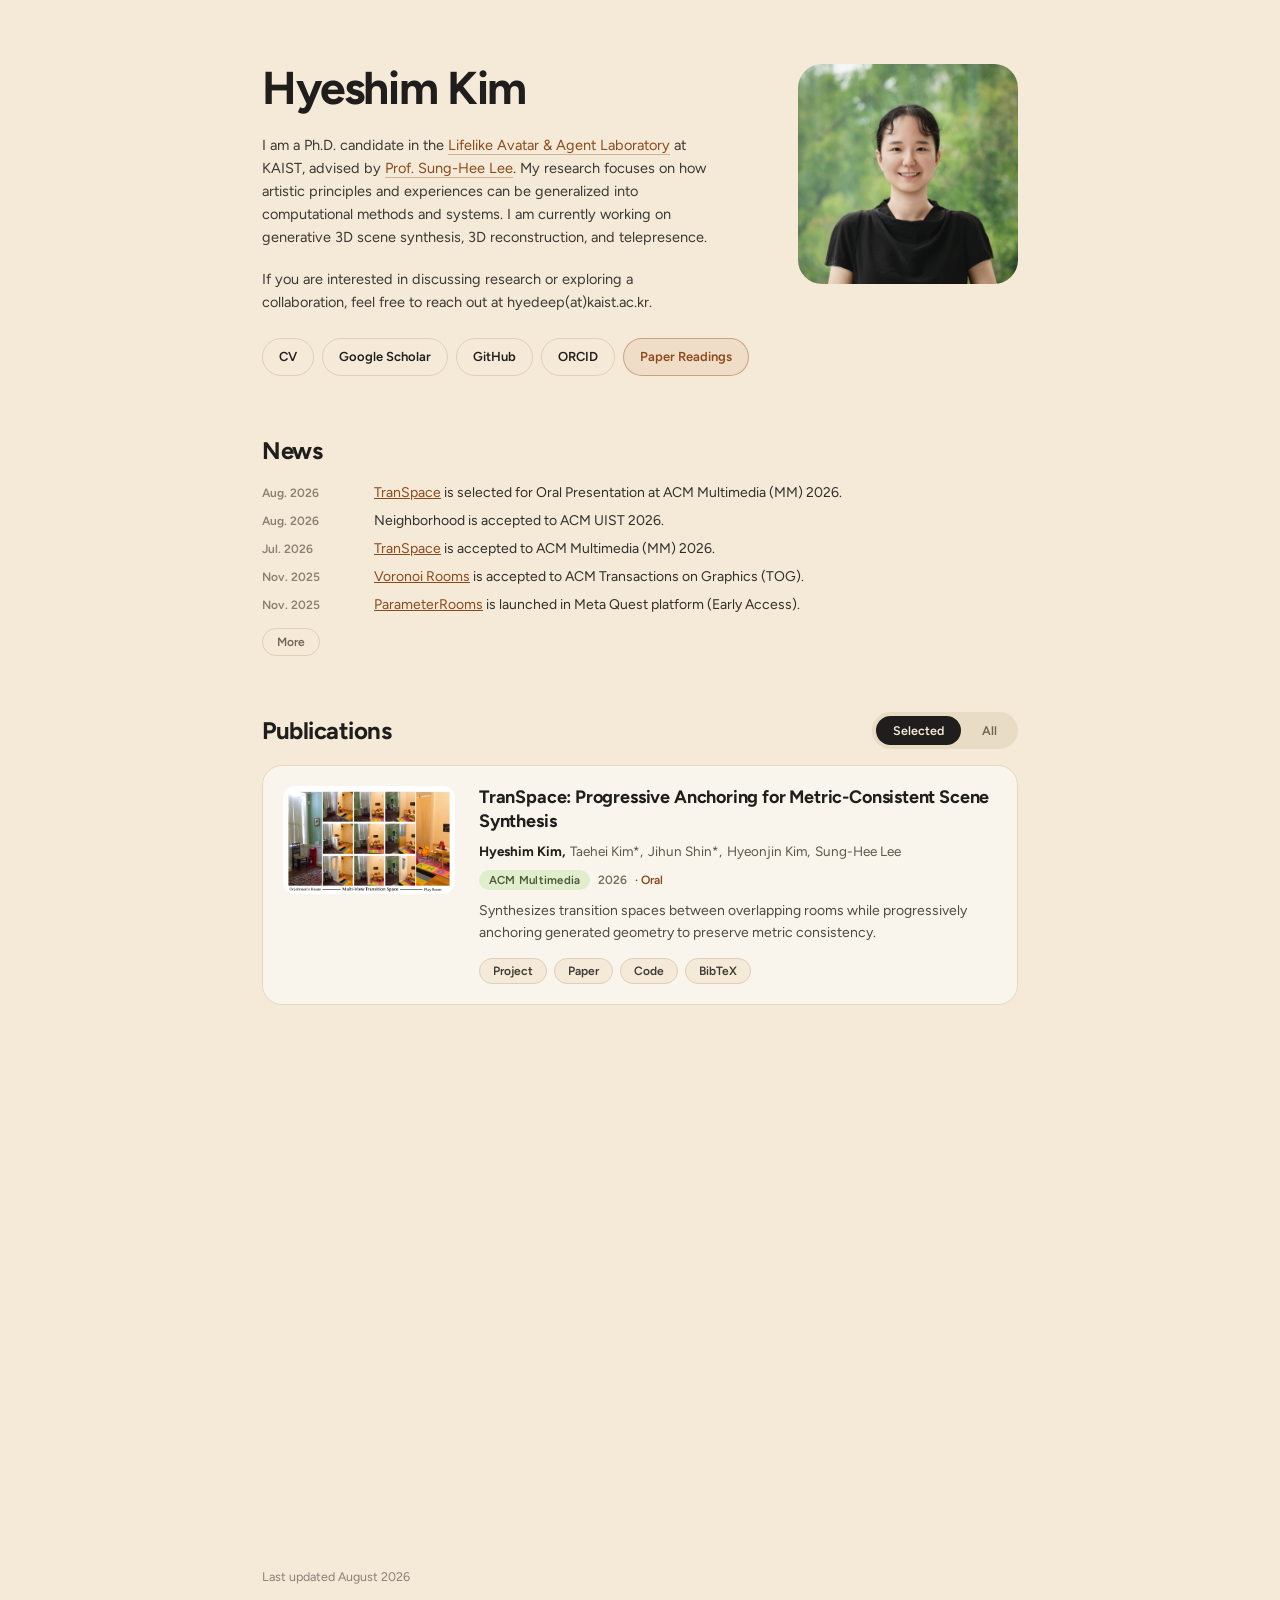
==== commit 984b19fd: "Add TranSpace oral presentation news and award" ====
--- a/index.html
+++ b/index.html
@@ -38,6 +38,7 @@
     <h2>News</h2>
     <div class="news" id="news">
       <!-- Static fallback for crawlers - JavaScript replaces this -->
+      <div class="news-item"><span class="news-date">Aug. 2026</span><span><a href="https://codeshim.github.io/transpace/">TranSpace</a> is selected for Oral Presentation at ACM Multimedia (MM) 2026.</span></div>
       <div class="news-item"><span class="news-date">Aug. 2026</span><span>Neighborhood is accepted to ACM UIST 2026.</span></div>
       <div class="news-item"><span class="news-date">Jul. 2026</span><span><a href="https://codeshim.github.io/transpace/">TranSpace</a> is accepted to ACM Multimedia (MM) 2026.</span></div>
       <div class="news-item"><span class="news-date">Nov. 2025</span><span><a href="https://hayleymol.github.io/VoronoiRooms_TOG/">Voronoi Rooms</a> is accepted to ACM Transactions on Graphics (TOG).</span></div>
@@ -62,7 +63,7 @@
         <div class="pub-body">
           <h3 class="pub-title">TranSpace: Progressive Anchoring for Metric-Consistent Scene Synthesis</h3>
           <p class="pub-authors"><span class="me">Hyeshim Kim</span>, Taehei Kim*, Jihun Shin*, Hyeonjin Kim, Sung-Hee Lee</p>
-          <div class="pub-meta"><span class="venue">ACM Multimedia</span><span class="year">2026</span></div>
+          <div class="pub-meta"><span class="venue">ACM Multimedia</span><span class="year">2026</span><span class="award">Oral</span></div>
           <p class="pub-desc">Synthesizes transition spaces between overlapping rooms while progressively anchoring generated geometry to preserve metric consistency.</p>
           <nav class="pub-links"><a href="https://codeshim.github.io/transpace/">Project</a><a href="assets/transpace_MM_2026.pdf">Paper</a><a href="https://github.com/codeshim/transpace">Code</a></nav>
         </div>
